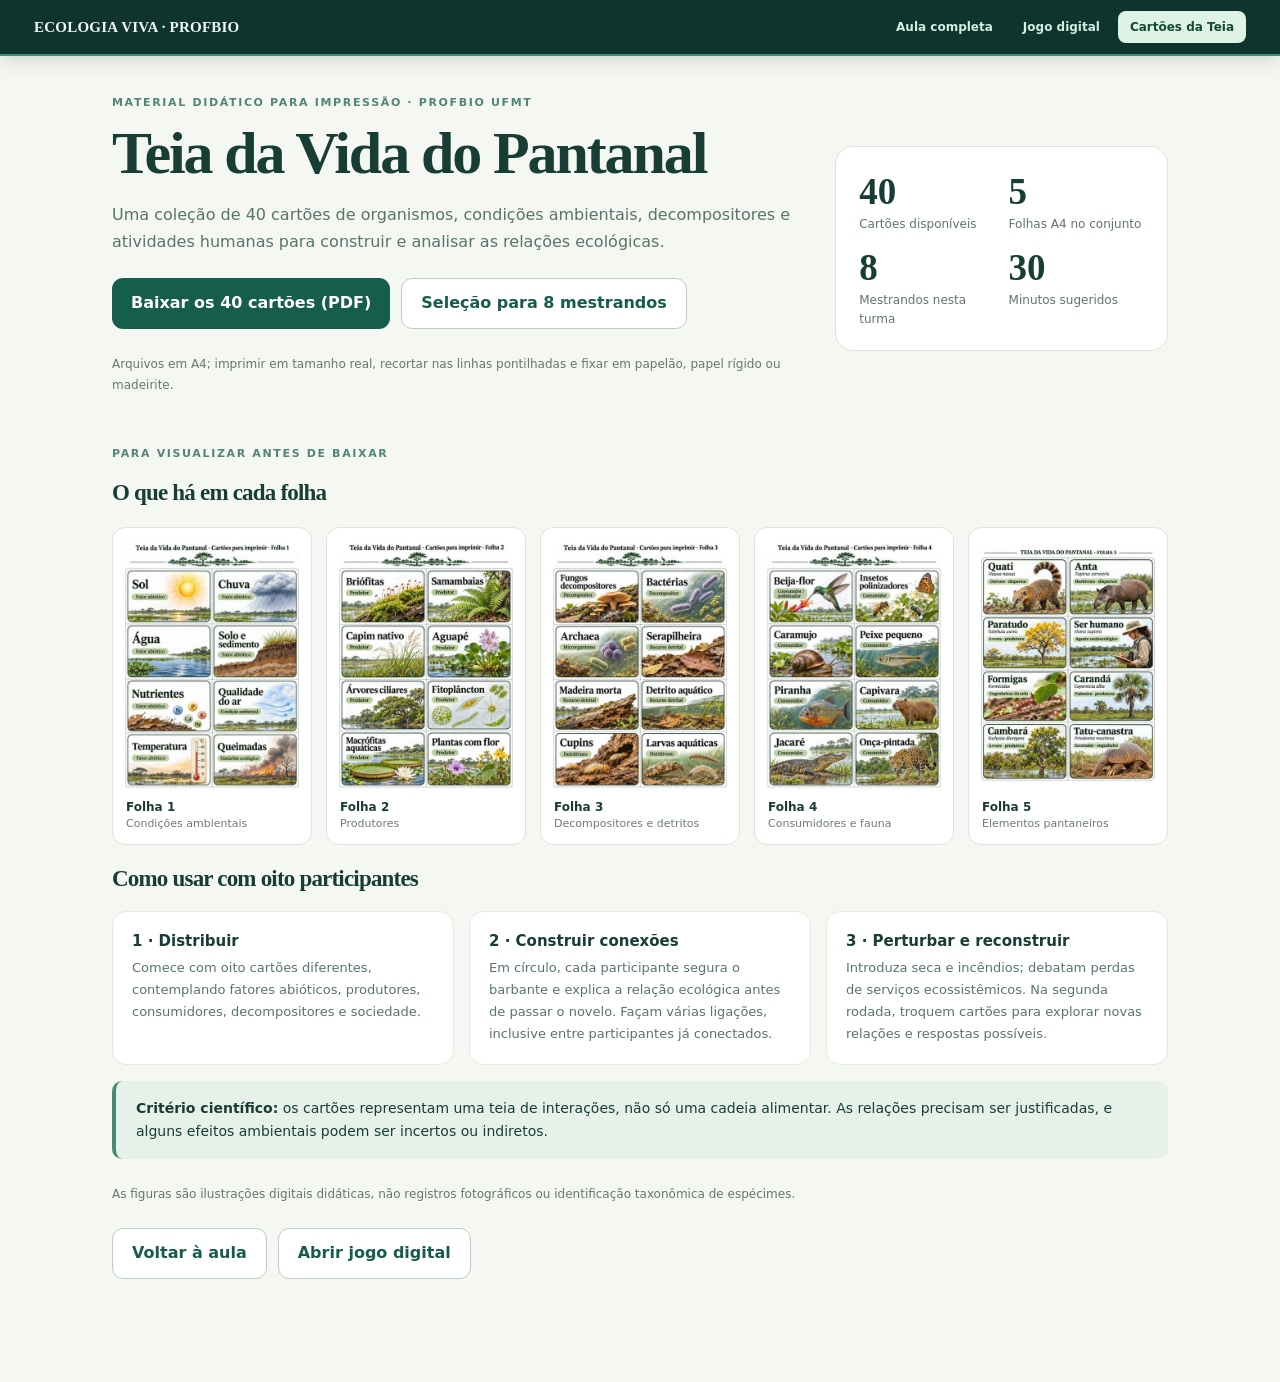
==== cartoes/index.html @ b946f87a "feat: publicar Ecologia Viva com aula, jogo de 4 duplas e cartões imprimíveis" ====
<!doctype html><html lang="pt-BR"><head><meta charset="utf-8"><meta name="viewport" content="width=device-width,initial-scale=1"><meta name="theme-color" content="#0f332d"><meta name="description" content="40 cartões ilustrados para imprimir e usar na Teia da Vida do Pantanal, com seleção para oito professores de Biologia."><title>Cartões da Teia da Vida | Ecologia Viva</title><link rel="stylesheet" href="../site-nav.css"><style>
:root{color-scheme:light}*{box-sizing:border-box}body{margin:0;background:#f5f7f3;color:#173d35;font-family:system-ui,-apple-system,Segoe UI,Arial,sans-serif}.wrap{max-width:1100px;margin:auto;padding:35px 22px 80px}.eyebrow{text-transform:uppercase;letter-spacing:.15em;font-weight:800;color:#528576;font-size:11px}h1,h2{font-family:Georgia,serif;letter-spacing:-.035em}h1{font-size:clamp(36px,6vw,60px);line-height:1.05;margin:12px 0}h2{font-size:23px}p{line-height:1.7;color:#58746a}.hero{display:grid;grid-template-columns:1.35fr .65fr;gap:32px;align-items:center;margin-bottom:35px}.counts{border:1px solid #d5e6da;border-radius:18px;padding:23px;background:#fff;display:grid;grid-template-columns:repeat(2,1fr);gap:14px}.counts b{font:700 37px Georgia,serif;display:block}.counts span{font-size:12px;color:#60756e}.actions{display:flex;flex-wrap:wrap;gap:11px;margin:23px 0}.action{display:inline-flex;align-items:center;justify-content:center;text-align:center;gap:6px;padding:14px 19px;background:#155e4b;color:#fff;border-radius:11px;text-decoration:none;font-weight:800;line-height:1.3}.action.secondary{color:#175c4b;background:white;border:1px solid #b9cfc3}.action:hover{filter:brightness(1.08)}.hint{background:#e6f2e9;border-left:4px solid #468974;padding:16px 20px;border-radius:10px;margin:16px 0;font-size:14px;line-height:1.65}.grid{display:grid;grid-template-columns:repeat(5,1fr);gap:14px;margin:21px 0}.sheet{background:#fff;border:1px solid #dae6dd;border-radius:13px;padding:9px}.sheet img{width:100%;border-radius:8px;display:block;aspect-ratio:595/842;object-fit:contain;background:#fff}.sheet b{display:block;font-size:12px;margin:8px 4px 3px}.sheet span{font-size:11px;color:#6a7e74;margin:0 4px 5px;display:block}.steps{display:grid;grid-template-columns:repeat(3,1fr);gap:15px}.step{background:#fff;border:1px solid #dfebdf;border-radius:14px;padding:19px}.step b{font-size:15px}.step p{font-size:13px;margin:7px 0 0}.footnote{font-size:12px;color:#64786e;margin-top:25px}@media(max-width:900px){.grid{grid-template-columns:repeat(3,1fr)}.hero{grid-template-columns:1fr}.steps{grid-template-columns:1fr}}@media(max-width:600px){.grid{grid-template-columns:repeat(2,1fr)}.wrap{padding:23px 15px 55px}h1{font-size:34px}.counts{padding:13px}.counts b{font-size:30px}}
</style></head><body><nav class="edu-topnav" aria-label="Navegação principal"><a class="edu-title" href="../">ECOLOGIA VIVA · PROFBIO</a><div class="edu-navlinks"><a href="../">Aula completa</a><a href="../jogo/">Jogo digital</a><a href="../cartoes/" aria-current="page">Cartões da Teia</a></div></nav><main class="wrap"><div class="hero"><section><span class="eyebrow">Material didático para impressão · PROFBIO UFMT</span><h1>Teia da Vida do Pantanal</h1><p>Uma coleção de 40 cartões de organismos, condições ambientais, decompositores e atividades humanas para construir e analisar as relações ecológicas.</p><div class="actions"><a class="action" href="../materiais/teia-da-vida-40-cartoes.pdf" download>Baixar os 40 cartões (PDF)</a><a class="action secondary" href="../materiais/teia-da-vida-8-cartoes.pdf" download>Seleção para 8 mestrandos</a></div><p class="footnote">Arquivos em A4; imprimir em tamanho real, recortar nas linhas pontilhadas e fixar em papelão, papel rígido ou madeirite.</p></section><div class="counts"><div><b>40</b><span>Cartões disponíveis</span></div><div><b>5</b><span>Folhas A4 no conjunto</span></div><div><b>8</b><span>Mestrandos nesta turma</span></div><div><b>30</b><span>Minutos sugeridos</span></div></div></div><section><span class="eyebrow">Para visualizar antes de baixar</span><h2>O que há em cada folha</h2><div class="grid"><div class="sheet"><img loading="lazy" src="[data-uri]" alt="Prévia dos oito cartões da folha 1"><b>Folha 1</b><span>Condições ambientais</span></div><div class="sheet"><img loading="lazy" src="[data-uri]" alt="Prévia dos oito cartões da folha 2"><b>Folha 2</b><span>Produtores</span></div><div class="sheet"><img loading="lazy" src="[data-uri]" alt="Prévia dos oito cartões da folha 3"><b>Folha 3</b><span>Decompositores e detritos</span></div><div class="sheet"><img loading="lazy" src="[data-uri]" alt="Prévia dos oito cartões da folha 4"><b>Folha 4</b><span>Consumidores e fauna</span></div><div class="sheet"><img loading="lazy" src="[data-uri]" alt="Prévia dos oito cartões da folha 5"><b>Folha 5</b><span>Elementos pantaneiros</span></div></div></section><section><h2>Como usar com oito participantes</h2><div class="steps"><div class="step"><b>1 · Distribuir</b><p>Comece com oito cartões diferentes, contemplando fatores abióticos, produtores, consumidores, decompositores e sociedade.</p></div><div class="step"><b>2 · Construir conexões</b><p>Em círculo, cada participante segura o barbante e explica a relação ecológica antes de passar o novelo. Façam várias ligações, inclusive entre participantes já conectados.</p></div><div class="step"><b>3 · Perturbar e reconstruir</b><p>Introduza seca e incêndios; debatam perdas de serviços ecossistêmicos. Na segunda rodada, troquem cartões para explorar novas relações e respostas possíveis.</p></div></div><div class="hint"><b>Critério científico:</b> os cartões representam uma teia de interações, não só uma cadeia alimentar. As relações precisam ser justificadas, e alguns efeitos ambientais podem ser incertos ou indiretos.</div><p class="footnote">As figuras são ilustrações digitais didáticas, não registros fotográficos ou identificação taxonômica de espécimes.</p><div class="actions"><a class="action secondary" href="../">Voltar à aula</a><a class="action secondary" href="../jogo/">Abrir jogo digital</a></div></section></main></body></html>
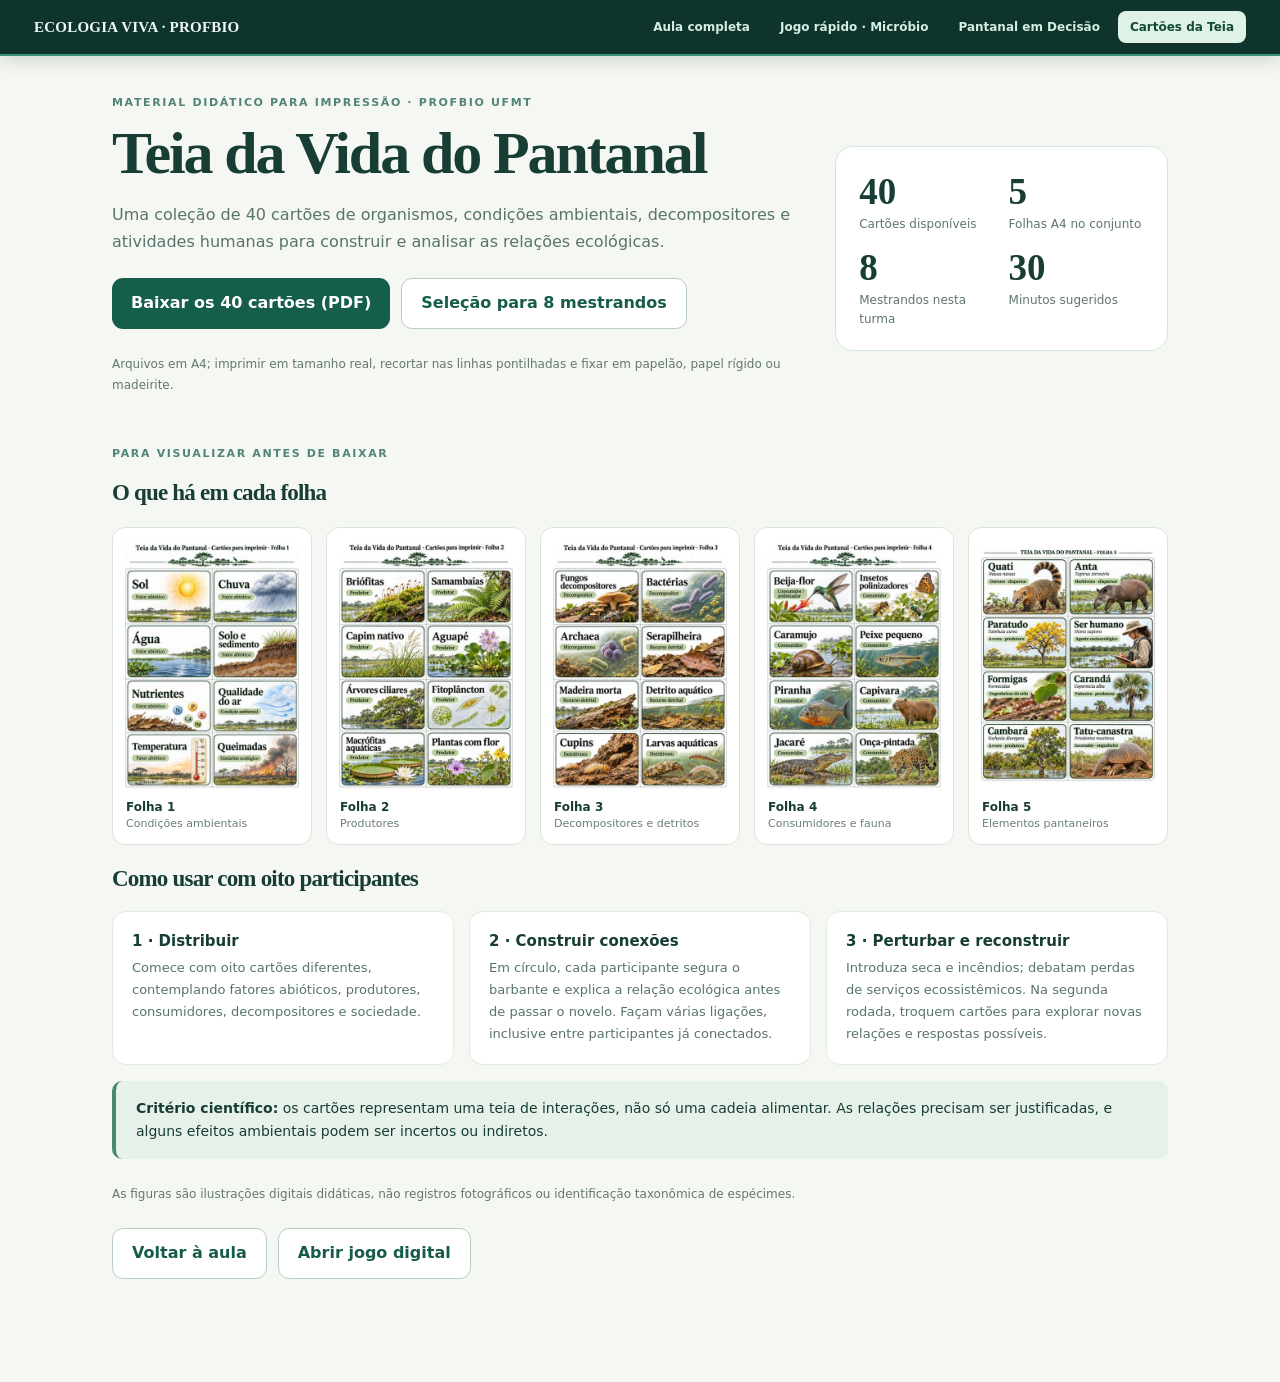
==== commit d37447fb: "feat: integrar Micróbio em Ação no menu, aula e README" ====
--- a/cartoes/index.html
+++ b/cartoes/index.html
@@ -1,3 +1,3 @@
 <!doctype html><html lang="pt-BR"><head><meta charset="utf-8"><meta name="viewport" content="width=device-width,initial-scale=1"><meta name="theme-color" content="#0f332d"><meta name="description" content="40 cartões ilustrados para imprimir e usar na Teia da Vida do Pantanal, com seleção para oito professores de Biologia."><title>Cartões da Teia da Vida | Ecologia Viva</title><link rel="stylesheet" href="../site-nav.css"><style>
 :root{color-scheme:light}*{box-sizing:border-box}body{margin:0;background:#f5f7f3;color:#173d35;font-family:system-ui,-apple-system,Segoe UI,Arial,sans-serif}.wrap{max-width:1100px;margin:auto;padding:35px 22px 80px}.eyebrow{text-transform:uppercase;letter-spacing:.15em;font-weight:800;color:#528576;font-size:11px}h1,h2{font-family:Georgia,serif;letter-spacing:-.035em}h1{font-size:clamp(36px,6vw,60px);line-height:1.05;margin:12px 0}h2{font-size:23px}p{line-height:1.7;color:#58746a}.hero{display:grid;grid-template-columns:1.35fr .65fr;gap:32px;align-items:center;margin-bottom:35px}.counts{border:1px solid #d5e6da;border-radius:18px;padding:23px;background:#fff;display:grid;grid-template-columns:repeat(2,1fr);gap:14px}.counts b{font:700 37px Georgia,serif;display:block}.counts span{font-size:12px;color:#60756e}.actions{display:flex;flex-wrap:wrap;gap:11px;margin:23px 0}.action{display:inline-flex;align-items:center;justify-content:center;text-align:center;gap:6px;padding:14px 19px;background:#155e4b;color:#fff;border-radius:11px;text-decoration:none;font-weight:800;line-height:1.3}.action.secondary{color:#175c4b;background:white;border:1px solid #b9cfc3}.action:hover{filter:brightness(1.08)}.hint{background:#e6f2e9;border-left:4px solid #468974;padding:16px 20px;border-radius:10px;margin:16px 0;font-size:14px;line-height:1.65}.grid{display:grid;grid-template-columns:repeat(5,1fr);gap:14px;margin:21px 0}.sheet{background:#fff;border:1px solid #dae6dd;border-radius:13px;padding:9px}.sheet img{width:100%;border-radius:8px;display:block;aspect-ratio:595/842;object-fit:contain;background:#fff}.sheet b{display:block;font-size:12px;margin:8px 4px 3px}.sheet span{font-size:11px;color:#6a7e74;margin:0 4px 5px;display:block}.steps{display:grid;grid-template-columns:repeat(3,1fr);gap:15px}.step{background:#fff;border:1px solid #dfebdf;border-radius:14px;padding:19px}.step b{font-size:15px}.step p{font-size:13px;margin:7px 0 0}.footnote{font-size:12px;color:#64786e;margin-top:25px}@media(max-width:900px){.grid{grid-template-columns:repeat(3,1fr)}.hero{grid-template-columns:1fr}.steps{grid-template-columns:1fr}}@media(max-width:600px){.grid{grid-template-columns:repeat(2,1fr)}.wrap{padding:23px 15px 55px}h1{font-size:34px}.counts{padding:13px}.counts b{font-size:30px}}
-</style></head><body><nav class="edu-topnav" aria-label="Navegação principal"><a class="edu-title" href="../">ECOLOGIA VIVA · PROFBIO</a><div class="edu-navlinks"><a href="../">Aula completa</a><a href="../jogo/">Jogo digital</a><a href="../cartoes/" aria-current="page">Cartões da Teia</a></div></nav><main class="wrap"><div class="hero"><section><span class="eyebrow">Material didático para impressão · PROFBIO UFMT</span><h1>Teia da Vida do Pantanal</h1><p>Uma coleção de 40 cartões de organismos, condições ambientais, decompositores e atividades humanas para construir e analisar as relações ecológicas.</p><div class="actions"><a class="action" href="../materiais/teia-da-vida-40-cartoes.pdf" download>Baixar os 40 cartões (PDF)</a><a class="action secondary" href="../materiais/teia-da-vida-8-cartoes.pdf" download>Seleção para 8 mestrandos</a></div><p class="footnote">Arquivos em A4; imprimir em tamanho real, recortar nas linhas pontilhadas e fixar em papelão, papel rígido ou madeirite.</p></section><div class="counts"><div><b>40</b><span>Cartões disponíveis</span></div><div><b>5</b><span>Folhas A4 no conjunto</span></div><div><b>8</b><span>Mestrandos nesta turma</span></div><div><b>30</b><span>Minutos sugeridos</span></div></div></div><section><span class="eyebrow">Para visualizar antes de baixar</span><h2>O que há em cada folha</h2><div class="grid"><div class="sheet"><img loading="lazy" src="[data-uri]" alt="Prévia dos oito cartões da folha 1"><b>Folha 1</b><span>Condições ambientais</span></div><div class="sheet"><img loading="lazy" src="[data-uri]" alt="Prévia dos oito cartões da folha 2"><b>Folha 2</b><span>Produtores</span></div><div class="sheet"><img loading="lazy" src="[data-uri]" alt="Prévia dos oito cartões da folha 3"><b>Folha 3</b><span>Decompositores e detritos</span></div><div class="sheet"><img loading="lazy" src="[data-uri]